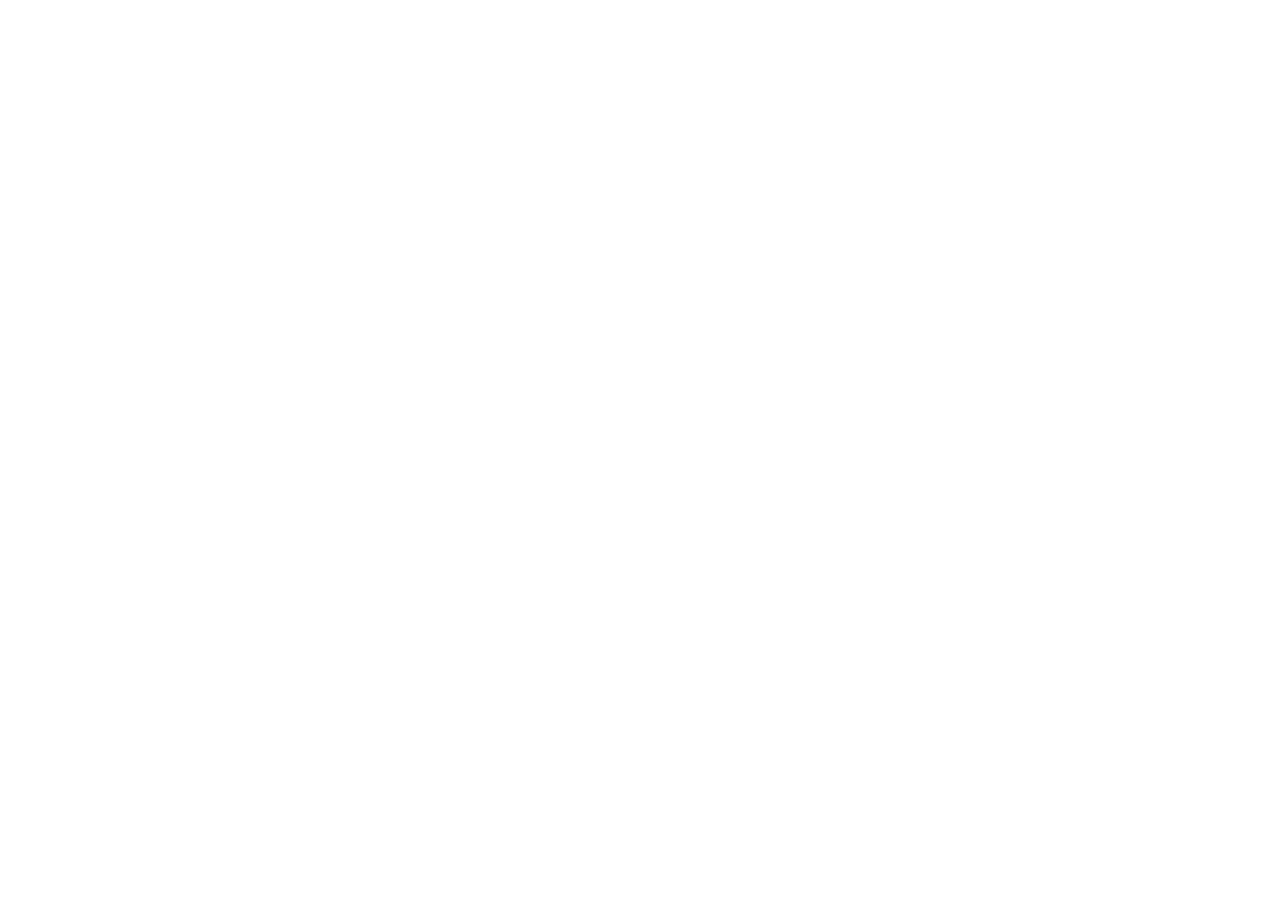
==== index.html @ fc767bb0 "first commit" ====
<!DOCTYPE html>
<html lang="en">
<head>
    <meta charset="UTF-8">
    <meta http-equiv="X-UA-Compatible" content="IE=edge">
    <meta name="viewport" content="width=device-width, initial-scale=1.0">
    <title>Homework1</title>
</head>
<body>
    
</body>
</html>
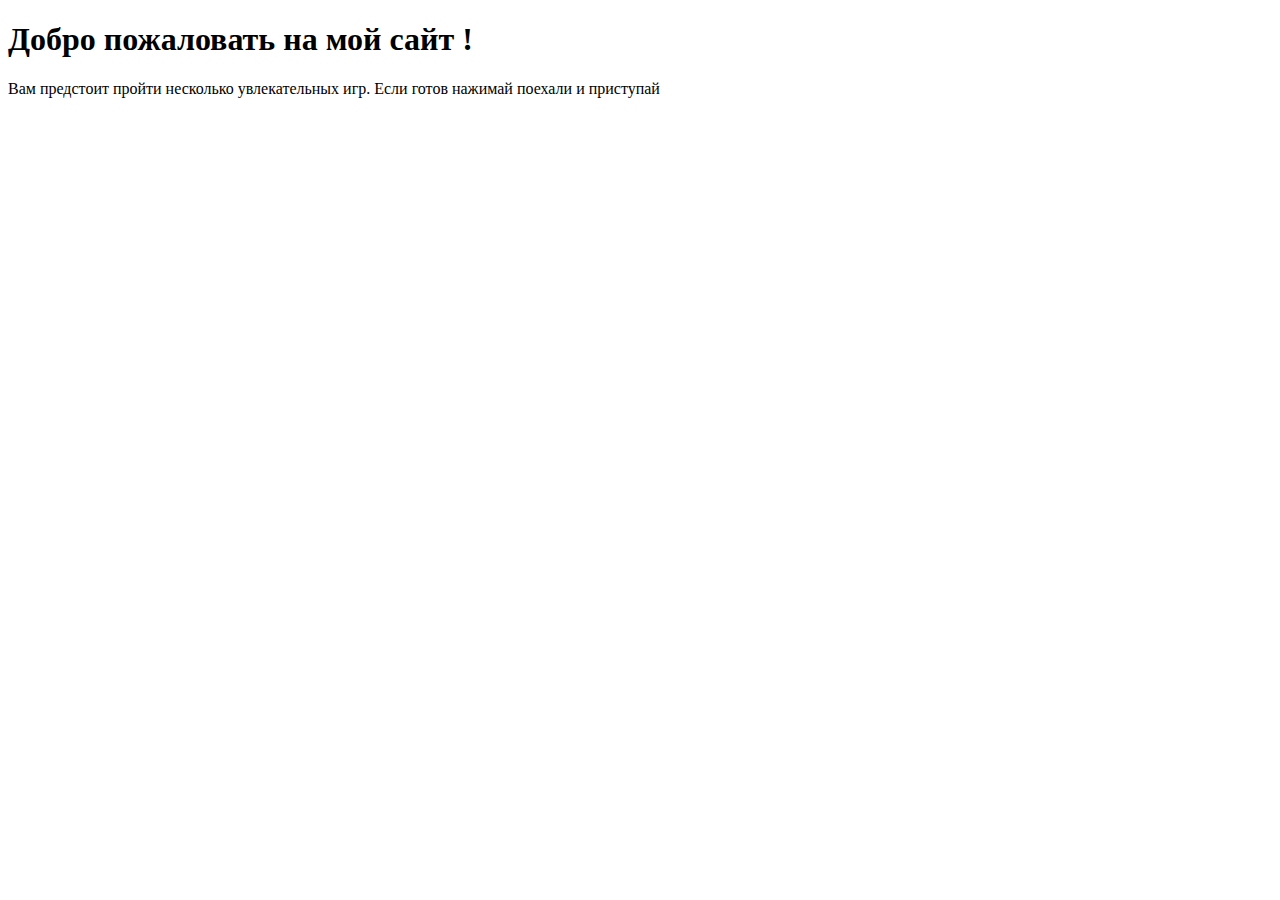
==== commit f1df3907: "создал файл, добавил заголовок и параграф." ====
--- a/index.html
+++ b/index.html
@@ -7,6 +7,7 @@
     <title>Homework1</title>
 </head>
 <body>
-    
+    <h1>Добро пожаловать на мой сайт !</h1>
+    <p>Вам предстоит пройти несколько увлекательных игр. Если готов нажимай поехали и приступай</p>
 </body>
 </html>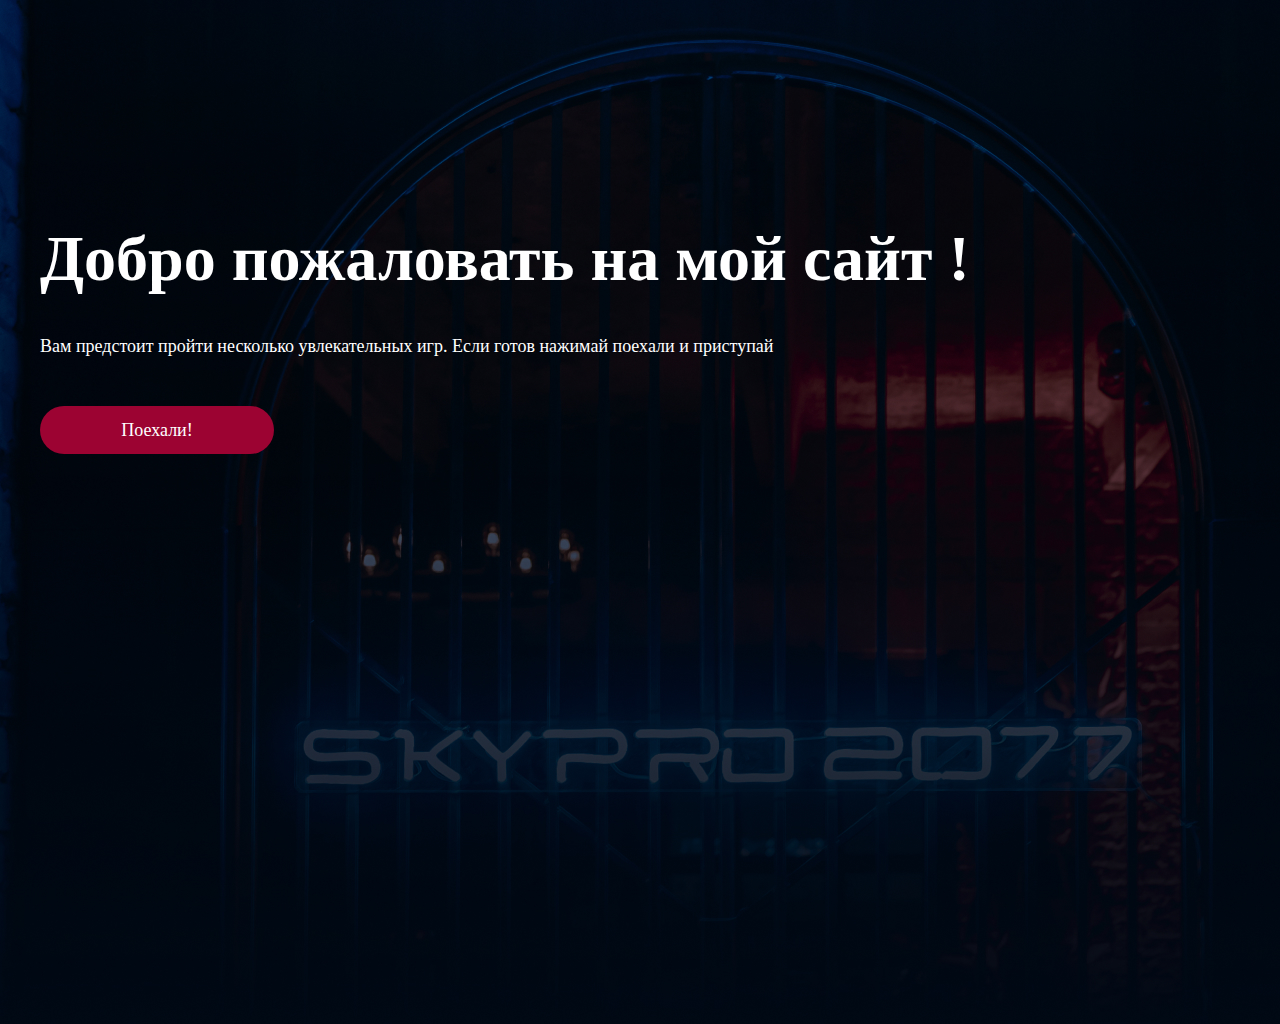
==== commit bf410970: "Сверстал основной блог." ====
--- a/index.html
+++ b/index.html
@@ -1,13 +1,34 @@
 <!DOCTYPE html>
 <html lang="en">
+
 <head>
     <meta charset="UTF-8">
     <meta http-equiv="X-UA-Compatible" content="IE=edge">
     <meta name="viewport" content="width=device-width, initial-scale=1.0">
+    <link rel="stylesheet" href="style.css">
     <title>Homework1</title>
 </head>
+
 <body>
-    <h1>Добро пожаловать на мой сайт !</h1>
-    <p>Вам предстоит пройти несколько увлекательных игр. Если готов нажимай поехали и приступай</p>
+    <header class="main center">
+        <h1 class="main__title">Добро пожаловать на мой сайт !</h1>
+        <p class="main__text">Вам предстоит пройти несколько увлекательных игр.
+            Если готов нажимай
+            <span class="main__text_bold">
+                поехали
+            </span>
+            и
+            <span class="main__text_bold">
+                приступай
+            </span>
+        </p>
+        <button class="button">Поехали!</button>
+    </header>
+    <section>
+        <div></div>
+        <div></div>
+        <div></div>
+    </section>
 </body>
+
 </html>--- a/style.css
+++ b/style.css
@@ -0,0 +1,54 @@
+* {
+    margin: 0;
+    padding: 0;
+}
+
+.center {
+    padding-left: calc(50% - 600px);
+    padding-right: calc(50% - 600px);
+}
+
+.main {
+    height: 1024px;
+    background-image: url(./img/backgr1.jpg);
+    background-repeat: no-repeat;
+}
+
+.main__title {
+    font-family: 'Montserrat';
+    font-style: normal;
+    font-weight: 700;
+    font-size: 64px;
+    line-height: 78px;
+    color: #FFFFFF;
+    padding-top: 220px;
+}
+
+.main__text {
+    font-family: 'Montserrat';
+    font-style: normal;
+    font-weight: 300;
+    font-size: 18px;
+    line-height: 32px;
+    color: #FFFFFF;
+    margin-top: 32px;
+}
+
+/**.main__text_bold {
+    font-style: bold;
+}**/
+
+.button {
+    width: 234px;
+    height: 48px;
+    margin-top: 44px;
+    background: #9C0332;
+    border: none;
+    border-radius: 30px;
+    font-family: 'Montserrat';
+    font-style: normal;
+    font-weight: 400;
+    font-size: 18px;
+    line-height: 22px;
+    color: #FFFFFF;
+}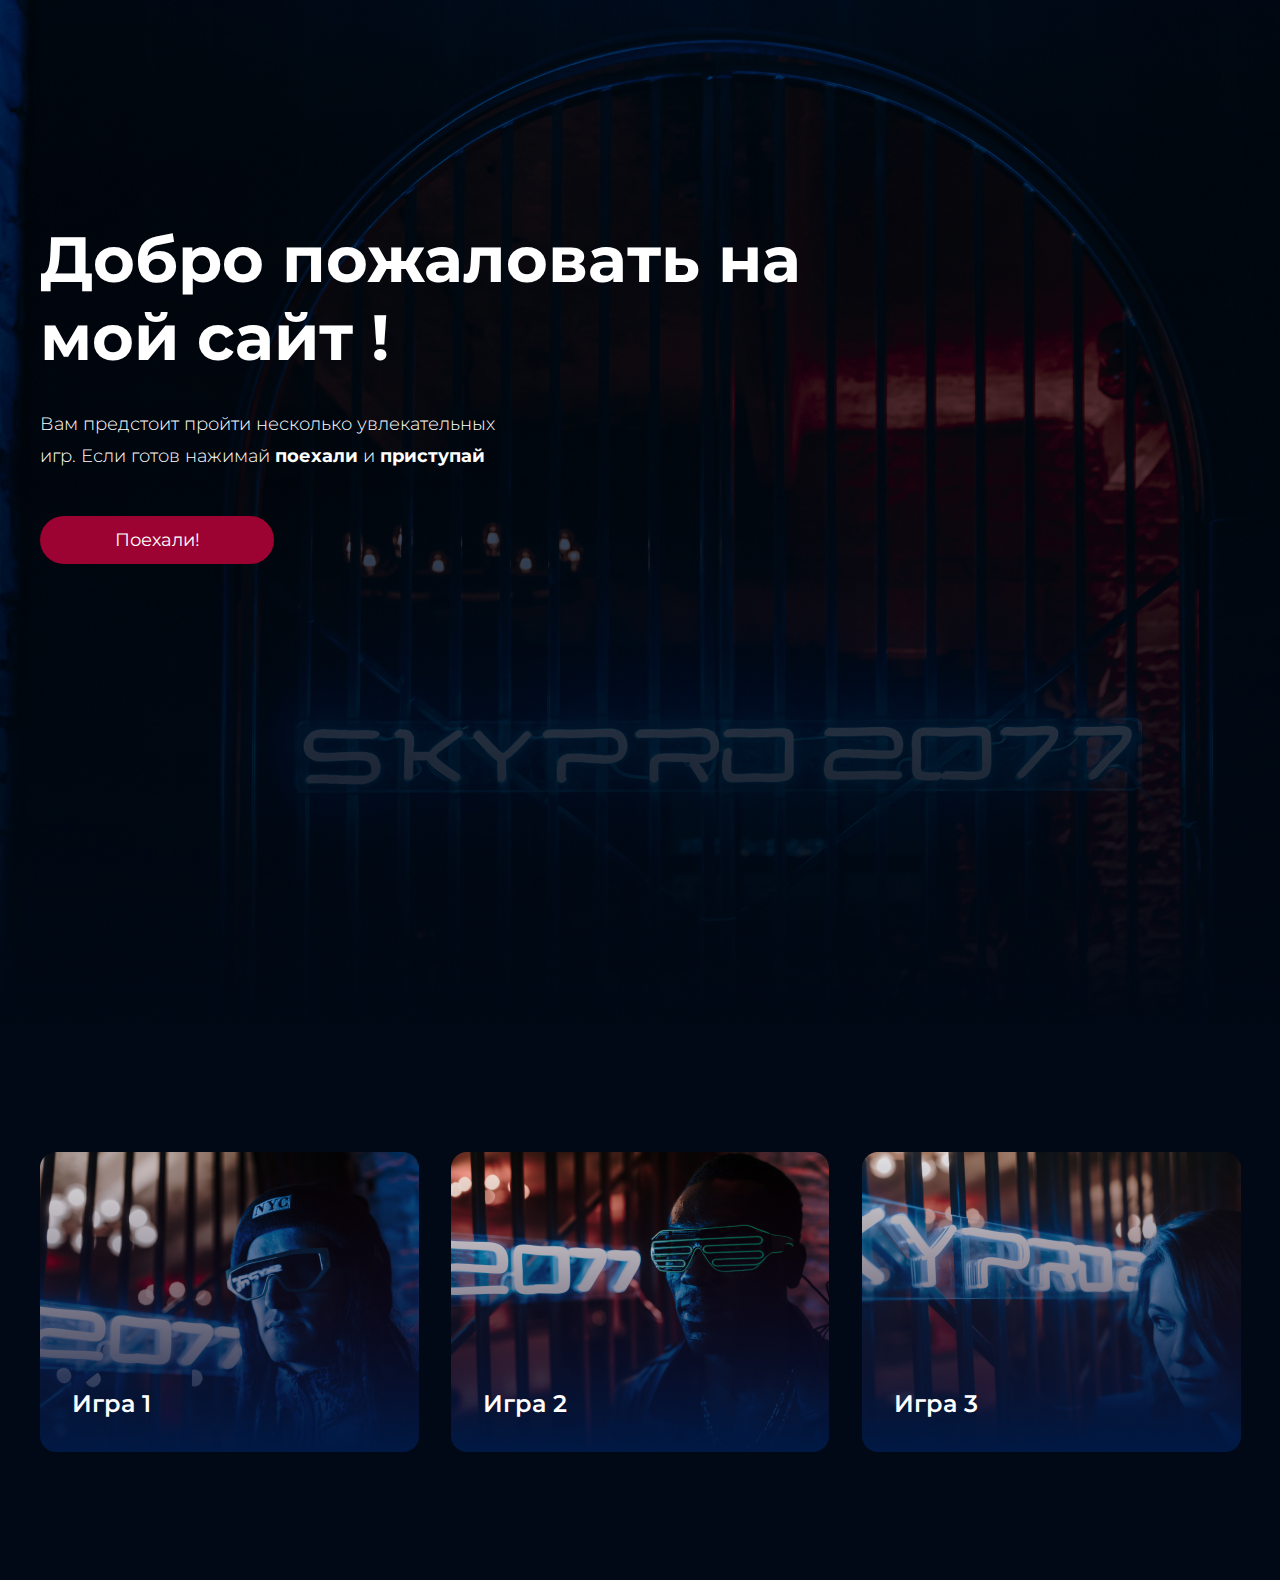
==== commit e22acac5: "полностью сверстал и стилизовал стрвницу" ====
--- a/index.html
+++ b/index.html
@@ -24,10 +24,16 @@
         </p>
         <button class="button">Поехали!</button>
     </header>
-    <section>
-        <div></div>
-        <div></div>
-        <div></div>
+    <section class="game-box center">
+        <div class="game-box__item game-box__item_1">
+            <p class="game-box__text">Игра 1</p>
+        </div>
+        <div class="game-box__item game-box__item_2">
+            <p class="game-box__text">Игра 2</p>
+        </div>
+        <div class="game-box__item game-box__item_3">
+            <p class="game-box__text">Игра 3</p>
+        </div>
     </section>
 </body>
 
--- a/style.css
+++ b/style.css
@@ -1,3 +1,5 @@
+@import url('https://fonts.googleapis.com/css2?family=Montserrat:wght@300;400;600;700&display=swap');
+
 * {
     margin: 0;
     padding: 0;
@@ -15,6 +17,7 @@
 }
 
 .main__title {
+    width: 788px;
     font-family: 'Montserrat';
     font-style: normal;
     font-weight: 700;
@@ -25,6 +28,7 @@
 }
 
 .main__text {
+    width: 481px;
     font-family: 'Montserrat';
     font-style: normal;
     font-weight: 300;
@@ -34,9 +38,9 @@
     margin-top: 32px;
 }
 
-/**.main__text_bold {
-    font-style: bold;
-}**/
+.main__text_bold {
+    font-weight: 700;
+}
 
 .button {
     width: 234px;
@@ -51,4 +55,48 @@
     font-size: 18px;
     line-height: 22px;
     color: #FFFFFF;
+}
+
+.game-box {
+    height: 556px;
+    background-image: url(./img/backgr2.jpg);
+    background-repeat: no-repeat;
+    display: grid;
+    grid-template-columns: repeat(12, 1fr);
+    column-gap: 32px;
+}
+
+.game-box__item {
+    font-family: 'Montserrat';
+    font-style: normal;
+    font-weight: 600;
+    font-size: 24px;
+    line-height: 32px;
+    color: #FFFFFF;
+    width: 379px;
+    height: 300px;
+    grid-column: span 4;
+    margin: 128px 0;
+    display: flex;
+    align-items: flex-end;
+  
+}
+
+.game-box__text {
+    padding: 0 0 32px 32px;
+}
+
+.game-box__item_1 {
+    background-image: url(./img/game1.png);
+    background-repeat: no-repeat;
+}
+
+.game-box__item_2 {
+    background-image: url(./img/game2.png);
+    background-repeat: no-repeat;
+}
+
+.game-box__item_3 {
+    background-image: url(./img/game3.png);
+    background-repeat: no-repeat;
 }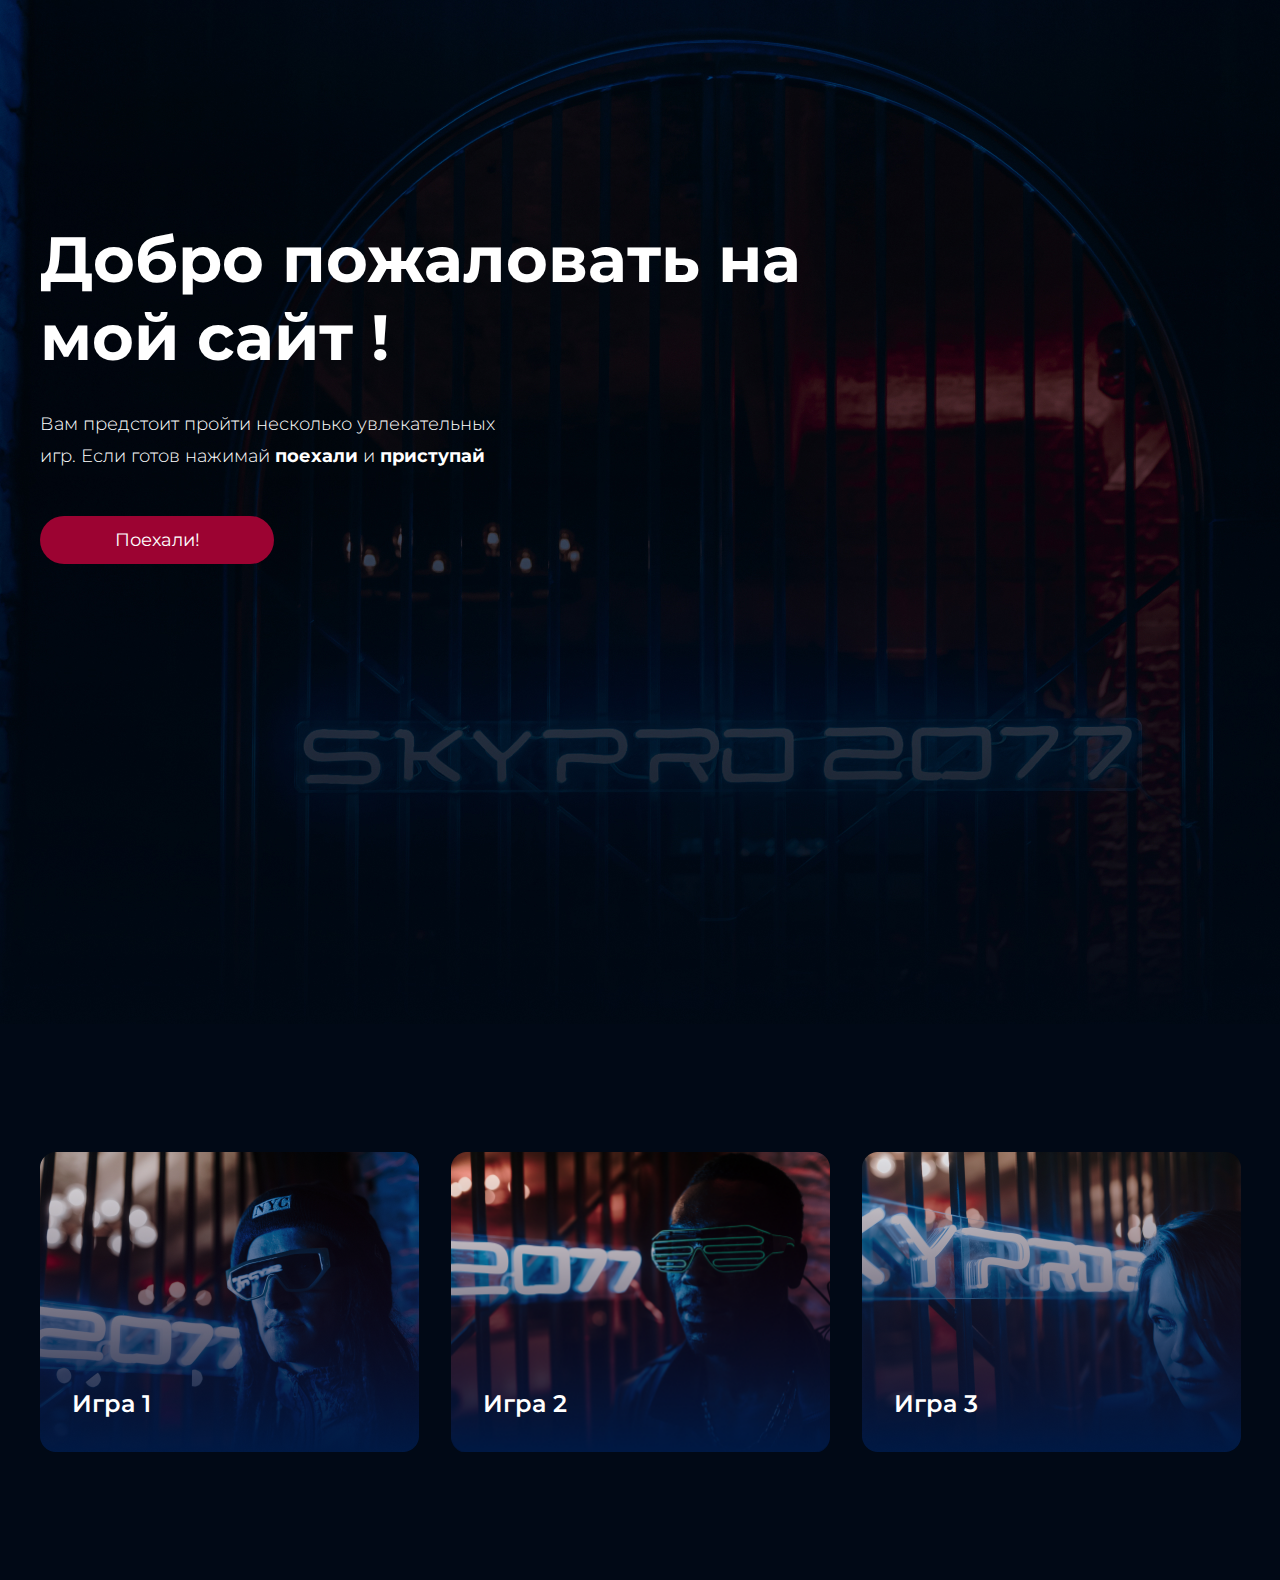
==== commit 31200de7: "сделал мобильную версию на 375" ====
--- a/index.html
+++ b/index.html
@@ -24,15 +24,17 @@
         </p>
         <button class="button">Поехали!</button>
     </header>
-    <section class="game-box center">
-        <div class="game-box__item game-box__item_1">
-            <p class="game-box__text">Игра 1</p>
-        </div>
-        <div class="game-box__item game-box__item_2">
-            <p class="game-box__text">Игра 2</p>
-        </div>
-        <div class="game-box__item game-box__item_3">
-            <p class="game-box__text">Игра 3</p>
+    <section class="secondary center">
+        <div class="game-box">
+            <div class="game-box__item game-box__item_1">
+                <p class="game-box__text">Игра 1</p>
+            </div>
+            <div class="game-box__item game-box__item_2">
+                <p class="game-box__text">Игра 2</p>
+            </div>
+            <div class="game-box__item game-box__item_3">
+                <p class="game-box__text">Игра 3</p>
+            </div>
         </div>
     </section>
 </body>
--- a/style.css
+++ b/style.css
@@ -1,102 +1,179 @@
-@import url('https://fonts.googleapis.com/css2?family=Montserrat:wght@300;400;600;700&display=swap');
-
+@import url("https://fonts.googleapis.com/css2?family=Montserrat:wght@300;400;600;700&display=swap");
 * {
-    margin: 0;
-    padding: 0;
+  margin: 0;
+  padding: 0;
 }
 
 .center {
-    padding-left: calc(50% - 600px);
-    padding-right: calc(50% - 600px);
+  padding-left: calc(50% - 600px);
+  padding-right: calc(50% - 600px);
 }
 
 .main {
-    height: 1024px;
-    background-image: url(./img/backgr1.jpg);
-    background-repeat: no-repeat;
+  height: 1024px;
+  background-image: url(./img/backgr1.jpg);
+  background-repeat: no-repeat;
 }
 
 .main__title {
-    width: 788px;
-    font-family: 'Montserrat';
-    font-style: normal;
-    font-weight: 700;
-    font-size: 64px;
-    line-height: 78px;
-    color: #FFFFFF;
-    padding-top: 220px;
+  width: 788px;
+  font-family: "Montserrat";
+  font-style: normal;
+  font-weight: 700;
+  font-size: 64px;
+  line-height: 78px;
+  color: #FFFFFF;
+  padding-top: 220px;
 }
 
 .main__text {
-    width: 481px;
-    font-family: 'Montserrat';
-    font-style: normal;
-    font-weight: 300;
-    font-size: 18px;
-    line-height: 32px;
-    color: #FFFFFF;
-    margin-top: 32px;
+  width: 481px;
+  font-family: "Montserrat";
+  font-style: normal;
+  font-weight: 300;
+  font-size: 18px;
+  line-height: 32px;
+  color: #FFFFFF;
+  margin-top: 32px;
 }
 
 .main__text_bold {
-    font-weight: 700;
+  font-weight: 700;
 }
 
 .button {
-    width: 234px;
-    height: 48px;
-    margin-top: 44px;
-    background: #9C0332;
-    border: none;
-    border-radius: 30px;
-    font-family: 'Montserrat';
-    font-style: normal;
-    font-weight: 400;
-    font-size: 18px;
-    line-height: 22px;
-    color: #FFFFFF;
+  width: 234px;
+  height: 48px;
+  margin-top: 44px;
+  background: #9C0332;
+  border: none;
+  border-radius: 30px;
+  font-family: "Montserrat";
+  font-style: normal;
+  font-weight: 400;
+  font-size: 18px;
+  line-height: 22px;
+  color: #FFFFFF;
+}
+.button:hover {
+  background: #EB443F;
+}
+
+.secondary {
+  height: 556px;
+  background-image: url(./img/backgr2.jpg);
+  background-repeat: no-repeat;
 }
 
 .game-box {
-    height: 556px;
-    background-image: url(./img/backgr2.jpg);
-    background-repeat: no-repeat;
-    display: grid;
-    grid-template-columns: repeat(12, 1fr);
-    column-gap: 32px;
+  display: grid;
+  grid-template-columns: repeat(12, 1fr);
+  -moz-column-gap: 32px;
+       column-gap: 32px;
 }
 
 .game-box__item {
-    font-family: 'Montserrat';
-    font-style: normal;
-    font-weight: 600;
-    font-size: 24px;
-    line-height: 32px;
-    color: #FFFFFF;
-    width: 379px;
-    height: 300px;
-    grid-column: span 4;
-    margin: 128px 0;
-    display: flex;
-    align-items: flex-end;
-  
+  font-family: "Montserrat";
+  font-style: normal;
+  font-weight: 600;
+  font-size: 24px;
+  line-height: 32px;
+  color: #FFFFFF;
+  width: 379px;
+  height: 300px;
+  grid-column: span 4;
+  margin: 128px 0;
+  display: flex;
+  align-items: flex-end;
+}
+.game-box__item:hover {
+  border: 3px solid #44D2FF;
+  border-radius: 16px;
+  box-sizing: border-box;
 }
 
 .game-box__text {
-    padding: 0 0 32px 32px;
+  padding: 0 0 32px 32px;
 }
 
 .game-box__item_1 {
-    background-image: url(./img/game1.png);
-    background-repeat: no-repeat;
+  background-image: url(./img/game1.png);
+  background-repeat: no-repeat;
+  background-size: cover;
 }
 
 .game-box__item_2 {
-    background-image: url(./img/game2.png);
-    background-repeat: no-repeat;
+  background-image: url(./img/game2.png);
+  background-repeat: no-repeat;
+  background-size: cover;
 }
 
 .game-box__item_3 {
-    background-image: url(./img/game3.png);
+  background-image: url(./img/game3.png);
+  background-repeat: no-repeat;
+  background-size: cover;
+}
+
+@media (max-width: 768px) {
+  .center {
+    padding-left: 16px;
+    padding-right: 16px;
+  }
+  .main {
+    height: 100vh;
+    background-image: url(./img/mobfon.jpg);
     background-repeat: no-repeat;
-}+    background-position: center;
+    display: flex;
+    justify-content: flex-start;
+    flex-direction: column;
+    align-items: center;
+  }
+  .main__title {
+    width: 343px;
+    font-size: 32px;
+    line-height: 39px;
+    text-align: center;
+  }
+  .main__text {
+    width: 343px;
+    text-align: center;
+    font-size: 14px;
+    line-height: 22px;
+  }
+  .main__text_bold {
+    text-align: center;
+    font-size: 14px;
+    line-height: 22px;
+  }
+  .secondary {
+    height: 1220px;
+    background-image: url(./img/mobfon2.jpg);
+    background-repeat: no-repeat;
+    background-position: center;
+  }
+  .game-box {
+    display: grid;
+    grid-template-columns: repeat(4, 1fr);
+    row-gap: 32px;
+  }
+  .game-box__item {
+    width: 343px;
+    height: 300px;
+    grid-column: span 4;
+    display: flex;
+    align-items: flex-end;
+    margin: 0;
+  }
+  .game-box__item_1 {
+    background-image: url(./img/mobitemgame.png);
+    margin-top: 128px;
+  }
+  .game-box__item_2 {
+    background-image: url(./img/mobitemgame2.png);
+  }
+  .game-box__item_3 {
+    background-image: url(./img/mobitemgame3.png);
+    margin-bottom: 128px;
+  }
+}/*# sourceMappingURL=style.css.map */